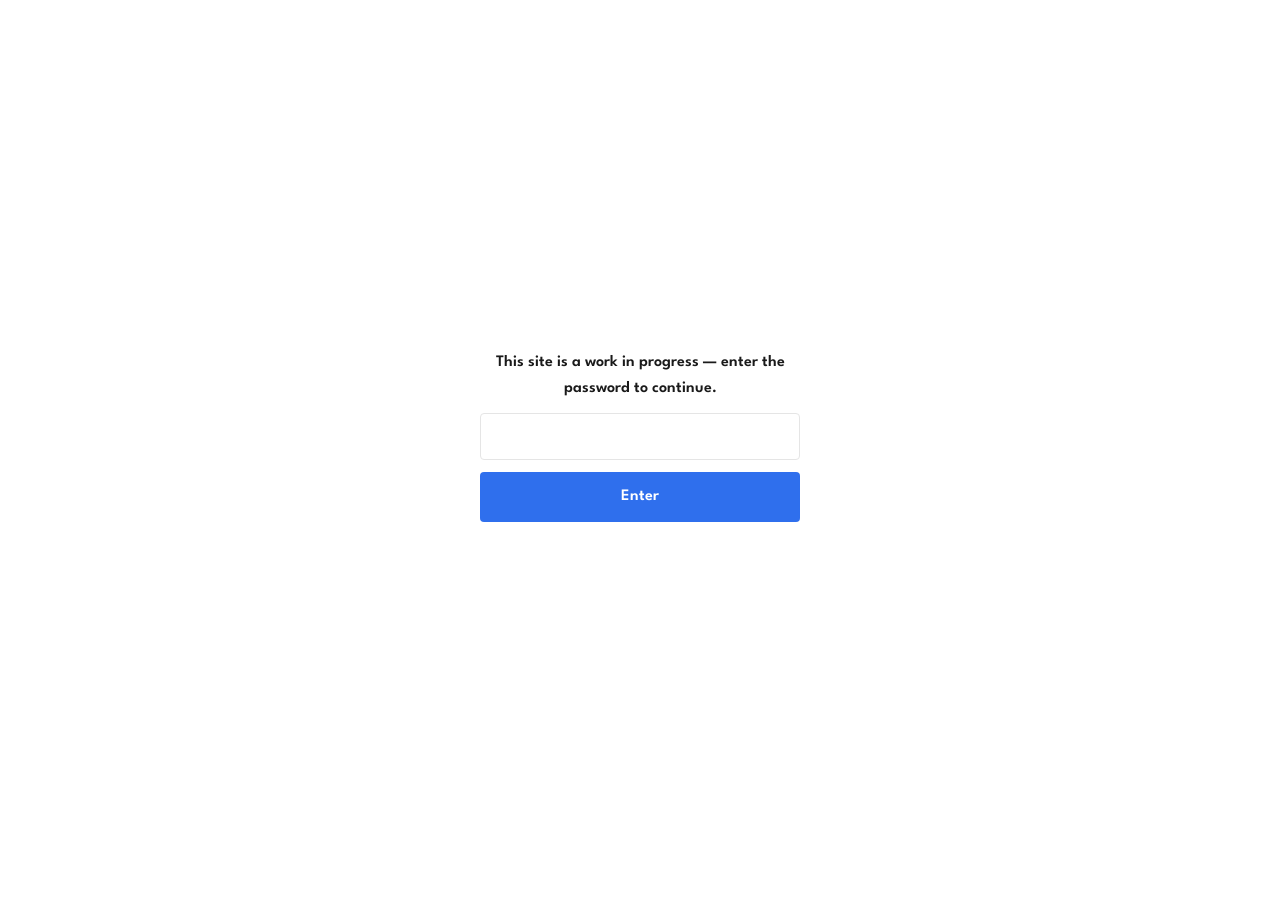
==== about.html @ 1601358a "EmailRedirectionPage" ====
<!DOCTYPE html>
<html lang="en">
<head>
  <meta charset="UTF-8">
  <meta name="description" content="About Your Name — portfolio and contact.">
  <meta name="color-scheme" content="light dark">
  <!-- Remove this line when you take the password gate off — it
       stops search engines from indexing the site while it's
       gated. See password-gate.js for the gate itself. -->
  <meta name="robots" content="noindex, nofollow">
  <!-- Sets the theme here, before the stylesheet loads, so dark
       mode (this site's default) doesn't flash in as light for a
       moment first. site.js still owns the full theme logic (the
       toggle button, its aria state, storing changes when clicked)
       once the page finishes loading — this is just the one piece
       of it that has to happen this early to avoid the flash. -->
  <script>
    try {
      if (localStorage.getItem('theme') !== 'light') {
        document.documentElement.setAttribute('data-theme', 'dark');
      }
    } catch (e) {
      document.documentElement.setAttribute('data-theme', 'dark');
    }
  </script>
  <link rel="stylesheet" href="style.css?v=33">
</head>
<body class="gate-locked">

  <!-- ===== TEMPORARY PASSWORD GATE =====
       A soft, client-side visitor gate — see password-gate.js for
       how it works and how to turn it off yourself. Not real
       security (this is a static site, so the real page always
       ships to the browser either way) — just keeps the site from
       being stumbled on or shared before it's ready. -->
  <div id="password-gate">
    <form id="password-gate-form" class="password-gate-form">
      <label for="password-gate-input">This site is a work in progress — enter the password to continue.</label>
      <input type="password" id="password-gate-input" name="password" autocomplete="current-password" required>
      <button type="submit" class="btn btn-primary">Enter</button>
      <p id="password-gate-error" class="password-gate-error" role="alert"></p>
    </form>
  </div>
  <script src="password-gate.js?v=1"></script>

  <!-- ===== HEADER / NAVIGATION ===== -->
  <header class="site-header">
    <div class="container nav-wrapper">
      <a href="index.html" class="logo">dushko.art</a>

      <div class="nav-right">
        <nav class="main-nav">
          <ul>
            <li><a href="about.html">About</a></li>
          </ul>
        </nav>

        <button class="theme-toggle" id="theme-toggle" type="button" aria-label="Switch to dark mode" aria-pressed="false">
          <svg class="icon icon-sun" viewBox="0 0 24 24" aria-hidden="true">
            <circle cx="12" cy="12" r="4"></circle>
            <path d="M12 2v2M12 20v2M4.93 4.93l1.41 1.41M17.66 17.66l1.41 1.41M2 12h2M20 12h2M4.93 19.07l1.41-1.41M17.66 6.34l1.41-1.41"></path>
          </svg>
          <svg class="icon icon-moon" viewBox="0 0 24 24" aria-hidden="true">
            <path d="M21 12.79A9 9 0 1 1 11.21 3 7 7 0 0 0 21 12.79z"></path>
          </svg>
        </button>
      </div>
    </div>
  </header>

  <main>
    <!-- ===== ABOUT ===== -->
    <section class="about">
      <div class="container">
        <h2>About Me</h2>
        <div class="about-content">
          <div class="about-photo" aria-hidden="true"><!-- headshot or illustration goes here --></div>
          <p>
            Replace this with 2–4 sentences about who you are, what you do, and what
            you're looking for (jobs, freelance work, collaborations).
          </p>
        </div>
      </div>
    </section>

    <!-- ===== CONTACT ===== -->
    <section class="contact">
      <div class="container">
        <h2>Get in Touch</h2>
        <p>Have a project in mind, or just want to say hi? Send a message below.</p>

        <form
          id="contact-form"
          class="contact-form"
          action="https://api.web3forms.com/submit"
          method="POST"
        >
          <input type="hidden" 
           name="access_key" 
           value="1cbf0f75-5024-4950-bd96-19de949100e8"
          >

          <input
            type="hidden"
            name="redirect"
            value="https://dushko.art/about.html"
          >

          <label for="name">Name</label>
          <input type="text" id="name" name="name" required>

          <label for="email">Email</label>
          <input type="email" id="email" name="email" required>

          <label for="message">Message</label>
          <textarea id="message" name="message" rows="5" required></textarea>

          <button type="submit" class="btn btn-primary">Send message</button>
          <p id="form-status" class="form-status" role="status"></p>
        </form>

        <div class="social-links">
          <a href="#">LinkedIn</a>
          <a href="#">GitHub</a>
          <a href="#">Email</a>
        </div>
      </div>
    </section>
  </main>

  <!-- ===== FOOTER ===== -->
  <footer class="site-footer">
    <div class="container footer-inner">
      <p>&copy; <span id="year"></span> Dushko Barutovski. All rights reserved.</p>
      <div class="footer-social" id="footer-social"></div>
    </div>
  </footer>

  <script src="data.js?v=3"></script>
  <script src="site.js?v=3"></script>
  <script src="about.js?v=2"></script>
</body>
</html>
---- style.css ----
/* =====================================================
   RESET & BASE
   ===================================================== */
*, *::before, *::after {
  box-sizing: border-box;
}

body, h1, h2, h3, p, ul {
  margin: 0;
}

ul {
  list-style: none;
  padding: 0;
}

a {
  color: inherit;
  text-decoration: none;
}

img {
  max-width: 100%;
  display: block;
}

button {
  font: inherit;
}

/* =====================================================
   FONTS
   Self-hosted variable font (Thin–Black in one file). WOFF loads
   first for its smaller size; the TTF is a fallback for the rare
   browser that can't use WOFF. font-weight: 100 900 tells the
   browser this file covers the whole range, so any weight used
   below (400/600/700) resolves correctly from this one @font-face.
   ===================================================== */
@font-face {
  font-family: "League Spartan";
  src: url("fonts/LeagueSpartan-VariableFont_wght.woff") format("woff"),
       url("fonts/LeagueSpartan-VariableFont_wght.ttf") format("truetype");
  font-weight: 100 900;
  font-style: normal;
  font-display: swap;
}

/* =====================================================
   DESIGN TOKENS
   Placeholder colors — swap these once we translate your mockups'
   final palette.
   ===================================================== */
:root {
  --color-bg: #ffffff;
  --color-text: #1a1a1a;
  --color-muted: #6b6b6b;
  --color-accent: #2f6fed;
  --color-border: #e5e5e5;
  --color-surface: #f0f0f0;

  --font-body: "League Spartan", system-ui, -apple-system, "Segoe UI", sans-serif;
  --font-heading: "League Spartan", system-ui, -apple-system, "Segoe UI", sans-serif;

  --container-width: 1100px;
  --spacing-section: 5rem;
}

/* Dark theme — applied when JS sets data-theme="dark" on <html>.
   Only the tokens that need to change are redeclared; --color-accent
   and everything else fall through from the :root block above. */
:root[data-theme="dark"] {
  --color-bg: #121212;
  --color-text: #f0f0f0;
  --color-muted: #a3a3a3;
  --color-border: #2e2e2e;
  --color-surface: #1e1e1e;
}

body {
  font-family: var(--font-body);
  color: var(--color-text);
  background: var(--color-bg);
  line-height: 1.6;
  overflow-anchor: none;
}

h1, h2, h3 {
  font-family: var(--font-heading);
}

@media (prefers-reduced-motion: no-preference) {
  body {
    transition: background-color 0.2s ease, color 0.2s ease;
  }
}

.container {
  max-width: var(--container-width);
  margin-inline: auto;
  padding-inline: 1.5rem;
}

/* =====================================================
   HEADER / NAV
   ===================================================== */
.site-header {
  position: relative;
  border-bottom: 1px solid var(--color-border);
}

.nav-wrapper {
  display: flex;
  align-items: center;
  justify-content: space-between;
  padding-block: 1.25rem;
}

.logo {
  font-weight: 700;
}

.nav-right {
  display: flex;
  align-items: center;
  gap: 1.5rem;
}

.main-nav ul {
  display: flex;
  gap: 1.5rem;
}

.theme-toggle {
  display: inline-flex;
  align-items: center;
  justify-content: center;
  width: 38px;
  height: 38px;
  padding: 0;
  border: 1px solid var(--color-border);
  border-radius: 50%;
  background: none;
  color: var(--color-text);
  cursor: pointer;
}

.theme-toggle .icon {
  width: 18px;
  height: 18px;
  fill: none;
  stroke: currentColor;
  stroke-width: 2;
  stroke-linecap: round;
  stroke-linejoin: round;
}

/* Light mode shows a moon (click to go dark); dark mode shows a sun. */
.theme-toggle .icon-sun {
  display: none;
}

[data-theme="dark"] .theme-toggle .icon-sun {
  display: block;
}

[data-theme="dark"] .theme-toggle .icon-moon {
  display: none;
}

/* =====================================================
   BUTTONS
   ===================================================== */
.btn {
  display: inline-block;
  padding: 0.75rem 1.5rem;
  border-radius: 4px;
  font-weight: 600;
  border: none;
  cursor: pointer;
}

.btn-primary {
  background: var(--color-accent);
  color: #fff;
}

/* =====================================================
   TEMPORARY PASSWORD GATE
   A soft, client-side visitor gate — see password-gate.js for how it
   works and how to remove it. `body.gate-locked` is set directly in
   each page's HTML by default; it hides every top-level element
   except this overlay, and gets removed by the script once the
   right password's entered (or once the gate is switched off).
   ===================================================== */
   #password-gate {
    display: none;
  }
  
  body.gate-locked #password-gate {
    display: flex;
    align-items: center;
    justify-content: center;
    position: fixed;
    inset: 0;
    z-index: 9999;
    background: var(--color-bg);
    padding: 1.5rem;
  }
  
  body.gate-locked > *:not(#password-gate) {
    display: none !important;
  }
  
  .password-gate-form {
    display: flex;
    flex-direction: column;
    gap: 0.75rem;
    width: 100%;
    max-width: 320px;
    text-align: center;
  }
  
  .password-gate-form label {
    font-weight: 600;
    color: var(--color-text);
  }
  
  .password-gate-form input {
    padding: 0.6rem;
    border: 1px solid var(--color-border);
    border-radius: 4px;
    font: inherit;
    background: var(--color-bg);
    color: var(--color-text);
    text-align: center;
  }
  
  .password-gate-error {
    min-height: 1.2em;
    margin: 0;
    color: #d64545;
    font-size: 0.85rem;
  }
  

/* =====================================================
   IMAGE FALLBACK
   Used anywhere a project image is inserted by JS (site.js's
   createProjectImage). Shows a labeled placeholder until a real
   file exists at that path, instead of a broken image icon.
   ===================================================== */
.img-wrapper {
  overflow: hidden;
}

.img-wrapper img {
  width: 100%;
  height: 100%;
  object-fit: cover;
  display: block;
}

.img-wrapper.img-missing {
  background: var(--color-surface);
  color: var(--color-muted);
  display: flex;
  align-items: center;
  justify-content: center;
  text-align: center;
  font-weight: 600;
  padding: 1rem;
}

/* =====================================================
   LANDING PAGE / CAROUSEL
   ===================================================== */
.landing {
  position: relative;
  min-height: calc(100vh - 73px);
  display: flex;
  align-items: center;
  justify-content: center;
  overflow: hidden;
}

.hero-backdrop {
  position: absolute;
  inset: 0;
  z-index: 0;
  overflow: hidden; /* safety net for the brief scale+translateX the glitch applies to the real image (see carousel.js) */
}

/* The backdrop glitch (see triggerBackdropGlitch in carousel.js) is no
   longer a separate CSS animation or overlay element — it's a brief,
   JS-driven burst that sets this element's own inline transform each
   frame (layered on top of the pan-horizontal/pan-vertical animation
   below, since transform and object-position are independent
   properties) and simultaneously nudges the shared chromatic-aberration
   filter's dx values in index.html. One shared progress value in JS
   drives both, so nothing needs to live here beyond the resting styles. */
.hero-backdrop img {
  position: absolute;
  inset: 0;
  width: 100%;
  height: 100%;
  object-fit: cover;
  opacity: 0;
  filter: url(#chromatic-aberration);
  transition: opacity 1.2s ease;
}

@media (prefers-reduced-motion: no-preference) {
  @keyframes pan-horizontal {
    from { object-position: 0% 50%; }
    to { object-position: 100% 50%; }
  }

  @keyframes pan-vertical {
    from { object-position: 50% 0%; }
    to { object-position: 50% 100%; }
  }

  .hero-backdrop img.pan-horizontal {
    animation: pan-horizontal 10s ease-in-out forwards;
  }

  .hero-backdrop img.pan-vertical {
    animation: pan-vertical 10s ease-in-out forwards;
  }
}

.landing-content {
  position: relative;
  z-index: 1;
  width: 100%;
  text-align: center;
  padding-block: 3rem;
}

.landing-title {
  font-size: clamp(2rem, 5vw, 3rem);
  margin-bottom: 3rem;
  transition: opacity 0.25s ease;
}

.carousel {
  display: flex;
  align-items: center;
  justify-content: space-between;
  gap: 1.5rem;
  padding-inline: 3rem;
}

.carousel-track {
  position: relative;
  width: min(800px, 80vw);
  height: 680px;
  --card-width: 340px;
  --card-height: 495px;
}

.carousel-card {
  position: absolute;
  top: 50%;
  left: 50%;
  width: var(--card-width);
  height: var(--card-height);
  border-radius: 12px;
  cursor: pointer;
  transition: transform 0.4s ease, opacity 0.4s ease;
  -webkit-mask-image: radial-gradient(ellipse at center, black 50%, transparent 95%);
  mask-image: radial-gradient(ellipse at center, black 50%, transparent 95%);
}

.carousel-card-image {
  width: 100%;
  height: 100%;
  border-radius: 12px;
}

.carousel-arrow {
  flex-shrink: 0;
  width: 44px;
  height: 44px;
  border-radius: 50%;
  border: 1px solid var(--color-border);
  background: none;
  color: var(--color-text);
  font-size: 1.1rem;
  cursor: pointer;
}

.view-project-btn {
  margin-top: 2.5rem;
  background: none;
  border: 1px solid var(--color-border);
  color: var(--color-text);
  padding: 0.75rem 2.25rem;
  border-radius: 999px;
  letter-spacing: 0.05em;
  transition: background-color 0.2s ease, border-color 0.2s ease;
}

.view-project-btn:hover {
  background: var(--color-surface);
  border-color: var(--color-text);
}

/* =====================================================
   SECTION SPACING
   A top border appears between two stacked sections, but
   never before the first one on a page.
   ===================================================== */
main section {
  padding-block: var(--spacing-section);
}

main section + section {
  border-top: 1px solid var(--color-border);
}

/* =====================================================
   ABOUT
   ===================================================== */
.about-content {
  display: grid;
  grid-template-columns: 200px 1fr;
  gap: 2rem;
  align-items: start;
}

.about-photo {
  aspect-ratio: 1;
  background: var(--color-surface);
  border-radius: 8px;
}

/* =====================================================
   CONTACT
   ===================================================== */
.contact-form {
  display: flex;
  flex-direction: column;
  gap: 0.5rem;
  max-width: 480px;
  margin-block: 2rem;
}

.contact-form label {
  font-weight: 600;
  margin-top: 0.75rem;
}

.contact-form input,
.contact-form textarea {
  padding: 0.6rem;
  border: 1px solid var(--color-border);
  border-radius: 4px;
  font: inherit;
  background: var(--color-bg);
  color: var(--color-text);
}

.contact-form button {
  margin-top: 1rem;
  align-self: flex-start;
}

.form-status {
  font-size: 0.9rem;
  color: var(--color-muted);
}

.social-links {
  display: flex;
  gap: 1.5rem;
  font-weight: 600;
}

/* =====================================================
   PROJECT DETAIL PAGE
   ===================================================== */
.project-detail {
  display: flex;
  flex-direction: column;
  min-height: 100vh;
}

.project-heading {
  position: absolute;
  top: 2.5rem;
  left: 1.5rem;
  z-index: 2;
  color: #f0f0f0;
  text-shadow: 0 2px 12px rgba(0, 0, 0, 0.85);
}

.back-link {
  display: inline-block;
  margin-bottom: 1rem;
  color: rgba(240, 240, 240, 0.85);
  font-weight: 600;
}

#project-title {
  margin-bottom: 1.5rem;
  font-size: clamp(1.75rem, 4vw, 2.5rem);
  color: #ffffff;
}

.render-stage {
  position: relative;
  flex: 1;
  min-height: 0;
  width: 100%;
}

/* ---------- Render picker (floats over the left side) ---------- */
.render-thumb-column {
  position: absolute;
  top: 50%;
  left: -1rem;
  transform: translateY(-50%);
  z-index: 2;
  display: flex;
  flex-direction: column;
  align-items: center;
  gap: 1rem;
  /* Tall enough for the 5-slot window (90px apart, full-size 140px
     thumbnail at the centre) with clearance to spare — the selected
     render is always centred now that navigation wraps (see
     getCircularOffset via project.js's renderThumbnails), so there's
     no boundary case that pushes a full-size thumbnail out to an
     outer slot the way there would be with a non-wrapping window. */
  height: min(640px, 80%);
}

/* Bounded window onto the render list — holds only a small, fixed
   number of thumbnail slots at a time regardless of how many renders
   the project actually has. overflow:hidden is scoped to just this
   element rather than .render-stage or any other larger parent, so
   the stack can never spill under the header, footer, or heading.
   The optional has-more class (toggled in project.js) adds a soft
   top/bottom fade to hint that the list loops beyond what's visible —
   symmetric because navigation wraps at both ends, so there's never
   a case with more content in only one direction. */
.render-thumb-viewport {
  position: relative;
  flex: 1;
  /* Explicit width, not a percentage: .render-thumb (below) is
     absolutely positioned, so it can't contribute to this element's
     size the way normal-flow content would — without an explicit
     value here, .render-thumb-column (which sizes to fit its widest
     child) collapses to just the width of the 44px arrow buttons,
     and overflow:hidden below then clips the 100px thumbnails to a
     sliver instead of bounding them properly. 120px covers the
     100px thumbnail plus room for its selected-state outline (2px
     wide, 3px offset) so that isn't clipped either. */
  width: 120px;
  overflow: hidden;
}

.render-thumb-viewport.has-more {
  -webkit-mask-image: linear-gradient(to bottom, transparent, black 10%, black 90%, transparent);
  mask-image: linear-gradient(to bottom, transparent, black 10%, black 90%, transparent);
}

.render-thumb-track {
  position: relative;
  width: 100%;
  height: 100%;
}

.render-thumb {
  position: absolute;
  top: 50%;
  left: 50%;
  width: 100px;
  height: 140px;
  border-radius: 10px;
  cursor: pointer;
  transition: transform 0.4s ease, opacity 0.4s ease;
  -webkit-mask-image: radial-gradient(ellipse at center, black 50%, transparent 95%);
  mask-image: radial-gradient(ellipse at center, black 50%, transparent 95%);
}

.render-thumb-image {
  width: 100%;
  height: 100%;
  border-radius: 10px;
}

/* The selected thumbnail drops the edge fade (full clarity) and
   gets a thin ring instead, so it reads clearly as "this one" in
   both the desktop coverflow and the mobile strip. */
.render-thumb.selected {
  -webkit-mask-image: none;
  mask-image: none;
  outline: 2px solid rgb(253, 253, 253);
  outline-offset: 3px;
}

/* ---------- Main render (fills the entire stage) ----------
   The stage is now one continuous dark canvas rather than a framed
   card: .render-backdrop (an enlarged, blurred copy of the current
   render) fills it edge to edge with no fade to the page background,
   and the sharp .render-main-image floats on top, feathering into
   that backdrop via its own mask below instead of ending in a hard
   rectangle. Kept dark regardless of the light/dark toggle, matching
   the always-dark floating controls (info handle, magnifier toggle,
   viewer controls) already used on this page. */
.render-viewer {
  position: absolute;
  inset: 0;
  overflow: hidden;
  background: #0b0b0c; /* shows briefly while the backdrop/image are still loading */
  cursor: pointer; /* hints that clicking the render expands it */
}

.render-backdrop {
  position: absolute;
  inset: 0;
  background-size: cover;
  background-position: center;
  filter: blur(50px) brightness(0.25);
  transform: scale(1.25); /* enlarged so the blur never exposes an edge */
  opacity: 0;
  transition: opacity 0.3s ease;
}

.render-backdrop.active {
  opacity: 1;
}

.render-main-image {
  position: relative;
  z-index: 1;
  width: 100%;
  height: 100%;
  object-fit: contain;
  /* Fades the sharp render to fully transparent by the time it
     reaches its own edge, so the blurred backdrop underneath — the
     same image, enlarged — shows through as a soft dissolve instead
     of a hard cutout. "closest-side" sizing guarantees the fade is
     already complete at (or before) the physical edge in every
     direction, so no boundary line is ever visible; the central
     ~70% stays completely sharp and untouched. */
  
}

.render-viewer.img-missing {
  background: var(--color-surface);
  color: var(--color-muted);
  display: flex;
  align-items: center;
  justify-content: center;
  font-weight: 600;
  text-align: center;
  padding: 1rem;
}

/* ---------- Render-sequence progress ---------- */
/* Purely informational readout of position within the current
   project's renders — navigation still happens via the thumbnails,
   arrows, and keyboard. A static child of #render-viewer (position:
   absolute, so unaffected by the img-missing flex-centering above)
   rather than something project.js rebuilds with the backdrop/image,
   so its marker can transition smoothly, and so it automatically
   follows #render-viewer's own layout on both desktop and mobile
   with no extra positioning rules needed. */
.render-progress {
  position: absolute;
  left: 2rem;
  bottom: 5.5rem;
  z-index: 2;
  display: flex;
  align-items: center;
  gap: 0.6rem;
  pointer-events: none; /* informational only — never a drag/interaction target */
  /* A drop-shadow on the whole group (not per-child) keeps the thin
     line and small text legible over both light and dark parts of
     the render without a background chip — same reasoning as the
     text-shadow on .project-heading, just via filter so it also
     covers the track/marker shapes, not only the text. */
  filter: drop-shadow(0 1px 3px rgba(0, 0, 0, 0.7));
}

.render-progress-start,
.render-progress-end {
  font-size: 1rem;
  font-weight: 600;
  letter-spacing: 0.03em;
  color: rgba(240, 240, 240, 0.92);
}

.render-progress-track {
  position: relative;
  width: 100px;
  height: 7px;
  background: rgba(240, 240, 240, 0.35);
  border-radius: 4px;
}

.render-progress-fill {
  position: absolute;
  top: 0;
  left: 0;
  height: 100%;
  width: 0%;
  background: rgba(240, 240, 240, 0.9);
  transition: width 0.35s ease;
  border-radius: 4px;
}

.render-progress-marker {
  position: absolute;
  top: 50%;
  left: 0%;
  width: 7px;
  height: 7px;
  border-radius: 50%;
  background: #f0f0f0;
  transform: translate(-50%, -50%);
  transition: left 0.35s ease;
}

/* ---------- Fullscreen render view ---------- */
/* Clicking the render (see project.js) adds .image-expanded to
   <body>. The viewer itself breaks out to fill the real browser
   viewport instead of just the stage, and everything else on the
   page — thumbnails included, per the brief — hides until it's
   dismissed. */
body.image-expanded {
  overflow: hidden; /* no page scroll behind the expanded image */
}

body.image-expanded .site-header,
body.image-expanded .site-footer,
body.image-expanded .project-heading,
body.image-expanded .render-thumb-column,
body.image-expanded .render-progress,
body.image-expanded .info-toggle {
  display: none;
}

body.image-expanded .render-viewer {
  position: fixed;
  inset: 0;
  z-index: 1000;
  border-radius: 0;
  background: #000000;
  height: 100vh;
  height: 100dvh;
  cursor: zoom-in; /* fit-width is off — clicking the image fits it to width */
  -webkit-mask-image: none;
  mask-image: none;
}

/* The feathered edge and the darker/larger backdrop above are for
   the normal in-page viewer only. Fullscreen (the lightbox) keeps
   exactly the appearance it already had before that change — full
   opacity edge to edge, original blur/brightness/scale — untouched. */
body.image-expanded .render-main-image {
  -webkit-mask-image: none;
  mask-image: none;
}

body.image-expanded .render-backdrop {
  filter: blur(30px) brightness(0.2);
  transform: scale(1.2);
}

/* "Fit width" mode: the render fills the screen's width and scrolls
   vertically for its full height, instead of shrinking to fit
   entirely on screen at once. Only meaningful while already expanded. */
body.image-expanded.fit-width .render-viewer {
  cursor: zoom-out; /* clicking the image now shows the entire render again */
  overflow-y: auto;
  overscroll-behavior: contain;
}

body.image-expanded.fit-width .render-backdrop {
  display: none; /* no letterboxing left to fill once the image just scrolls */
}

body.image-expanded.fit-width .render-main-image {
  width: 100%;
  height: auto;
  object-fit: unset;
  display: block;
}

.viewer-controls {
  display: none;
  position: fixed;
  top: 1.5rem;
  right: 1.5rem;
  z-index: 1001;
  gap: 0.75rem;
}

body.image-expanded .viewer-controls {
  display: flex;
}

.viewer-controls button {
  width: 40px;
  height: 40px;
  display: flex;
  align-items: center;
  justify-content: center;
  border-radius: 50%;
  border: none;
  background: rgba(0, 0, 0, 0.55);
  backdrop-filter: blur(6px);
  -webkit-backdrop-filter: blur(6px);
  color: #f0f0f0;
  cursor: pointer;
  transition: background-color 0.2s ease, color 0.2s ease;
}

.viewer-controls .icon {
  width: 18px;
  height: 18px;
  fill: none;
  stroke: currentColor;
  stroke-width: 2;
  stroke-linecap: round;
  stroke-linejoin: round;
}

/* Active state — same "inverted" treatment as the other toggles on
   this page, so it reads clearly as currently on. */
.viewer-fit-toggle.active {
  background: rgba(240, 240, 240, 0.9);
  color: #111111;
}

/* ---------- Magnifier ---------- */
/* Hides the system cursor over the image while magnifier mode is
   on — the lens itself becomes the pointer. */
.render-viewer.magnifier-active {
  cursor: zoom-in;
}

.magnifier-toggle {
  position: absolute;
  top: calc(50% - 52px);
  right: 1.5rem;
  transform: translateY(-50%);
  z-index: 3;
  flex-shrink: 0;
  width: 40px;
  height: 40px;
  border-radius: 50%;
  border: none;
  background: rgba(0, 0, 0, 0.55);
  backdrop-filter: blur(6px);
  -webkit-backdrop-filter: blur(6px);
  color: #f0f0f0;
  cursor: pointer;
  display: flex;
  align-items: center;
  justify-content: center;
  transition: background-color 0.2s ease, color 0.2s ease;
}

.magnifier-toggle .icon {
  width: 20px;
  height: 20px;
  fill: none;
  stroke: currentColor;
  stroke-width: 2;
  stroke-linecap: round;
  stroke-linejoin: round;
}

/* On state — same idea as a pressed toggle button: inverted so it
   reads clearly as "currently active" at a glance. */
.magnifier-toggle.active {
  background: rgba(240, 240, 240, 0.9);
  color: #111111;
}

/* While fullscreen, this becomes a normal flex child of
   .viewer-controls — like its two siblings — instead of an
   absolutely positioned element. The old approach tried to place it
   with manual top/right offsets, but those were being measured
   against .viewer-controls's own small box (its actual parent, now
   that it's nested inside it), not the viewport — which is why it
   was landing lower and further left than the other two buttons.
   Letting flexbox handle the alignment sidesteps that miscalculation
   entirely. */
body.image-expanded .magnifier-toggle {
  position: fixed;
  top: 1.5rem;
  /* Sits immediately left of .viewer-controls (right: 1.5rem, containing
     two 40px buttons + a 0.75rem gap = 5.75rem wide), plus one more
     0.75rem gap of its own: 1.5rem + 5.75rem + 0.75rem = 8rem. Matches
     .viewer-controls's top/right exactly since it's no longer relying
     on being an actual flex child of that container. */
  right: 8rem;
  transform: none;
  z-index: 1001;
}

/* The floating lens. Positioned via project.js (left/top follow the
   cursor); everything else — size, soft edge, border — lives here. */
.magnifier-lens {
  position: fixed;
  z-index: 1002; /* above the fullscreen viewer (1000) and its controls (1001) */
  width: 400px;
  height: 400px;
  border-radius: 50%;
  border: 0px solid rgba(255, 255, 255, 0.6);
  box-shadow: 0 6px 24px rgba(0, 0, 0, 0.5);
  background-repeat: no-repeat;
  pointer-events: none; /* never intercepts clicks/hover itself */
  opacity: 0;
  transition: opacity 0.15s ease;
  /* Soft, feathered edge instead of a hard-edged circle */
  -webkit-mask-image: radial-gradient(circle, black 62%, transparent 100%);
  mask-image: radial-gradient(circle, black 62%, transparent 100%);
}

.magnifier-lens.visible {
  opacity: 1;
}

/* Thin crosshair marking the exact center of the lens — a small
   drop-shadow keeps it visible over both light and dark image areas. */
.magnifier-lens::before,
.magnifier-lens::after {
  content: '';
  position: absolute;
  top: 50%;
  left: 50%;
  background: rgba(255, 255, 255, 0.9);
  filter: drop-shadow(0 0 1px rgba(0, 0, 0, 0.8));
  pointer-events: none;
}

.magnifier-lens::before {
  width: 14px;
  height: 1px;
  transform: translate(-50%, -50%);
}

.magnifier-lens::after {
  width: 1px;
  height: 14px;
  transform: translate(-50%, -50%);
}

/* ---------- Text panels (hover to reveal, click to lock) ---------- */
.info-toggle {
  position: absolute;
  top: 50%;
  right: 1.5rem;
  transform: translateY(-50%);
  z-index: 2;
  display: flex;
  flex-direction: row-reverse;
  align-items: center;
  gap: 1rem;
}

.info-handle {
  flex-shrink: 0;
  width: 40px;
  height: 40px;
  border-radius: 50%;
  border: none;
  background: rgba(0, 0, 0, 0.55);
  backdrop-filter: blur(6px);
  -webkit-backdrop-filter: blur(6px);
  color: #f0f0f0;
  cursor: pointer;
  display: flex;
  align-items: center;
  justify-content: center;
  position: relative;
}

/* "Click to pin" and "Click to unpin" tooltip — CSS-only, shown while hovering the handle,
   hidden once the panel is locked open. Matches the handle's own
   floating-chip style (dark, blurred, rounded, light text). */
   .info-handle {
    flex-shrink: 0;
    width: 40px;
    height: 40px;
    border-radius: 50%;
    border: none;
    background: rgba(0, 0, 0, 0.55);
    backdrop-filter: blur(6px);
    -webkit-backdrop-filter: blur(6px);
    color: #f0f0f0;
    cursor: pointer;
    display: flex;
    align-items: center;
    justify-content: center;
    position: relative;
    transition: background-color 0.2s ease, color 0.2s ease;
  }
  
  /* Button appearance when pinned */
  .info-toggle.locked .info-handle {
    background: rgba(240, 240, 240, 0.9);
    color: #111111;
  }
  
  /* "Click to pin / unpin" tooltip */
  .info-handle::before {
    content: "Click to pin";
    position: absolute;
    right: calc(-90% + 0.75rem);
    top: 50%;
    transform: translateY(70%);
    z-index: 1;
    padding: 0.4rem 0.75rem;
    border-radius: 6px;
    background: rgba(0, 0, 0, 0.55);
    backdrop-filter: blur(6px);
    -webkit-backdrop-filter: blur(6px);
    color: #f0f0f0;
    font-size: 0.9rem;
    white-space: nowrap;
    opacity: 0;
    transition: opacity 0.2s ease;
    pointer-events: none;
  }
  
  /* Unlocked */
  .info-handle:hover::before {
    content: "Click to pin";
    opacity: 1;
  }
  
  /* Locked */
  .info-toggle.locked .info-handle:hover::before {
    content: "Click to unpin";
    opacity: 1;
  }

.info-handle .icon {
  width: 23px;
  height: 23px;
  fill: none;
  stroke: currentColor;
  stroke-width: 2;
  stroke-linecap: round;
  stroke-linejoin: round;
}

.project-panels {
  max-width: 0;
  overflow: hidden;
  opacity: 0;
  border-radius: 12px;
  background: rgba(0, 0, 0, 0.55);
  backdrop-filter: blur(6px);
  -webkit-backdrop-filter: blur(6px);
  color: #f0f0f0;
  transition: max-width 0.3s ease, opacity 0.25s ease;
}

/* Hovering the handle (or the panel itself, once it's open) reveals
   it; the "locked" class (added by a click, see project.js) keeps
   it open without needing the mouse to stay there. */
.info-toggle:hover .project-panels,
.info-toggle.locked .project-panels {
  max-width: 420px;
  opacity: 1;
}

.project-panels-inner {
  width: 420px;
  display: flex;
  flex-direction: column;
  gap: 1.5rem;
  padding: 1.5rem;
}

.story-panel h2,
.description-panel h2 {
  margin-bottom: 0.75rem;
  font-size: 1.1rem;
  color: #ffffff;
}

.story-panel {
  max-height: 860px;
  overflow-y: auto;
  padding-right: 0.5rem;
}

.story-panel p,
.description-panel p {
  color: rgba(240, 240, 240, 0.8);
}

/* =====================================================
   FOOTER
   ===================================================== */
.site-footer {
  border-top: 1px solid var(--color-border);
  padding-block: 2rem;
  color: var(--color-muted);
  font-size: 0.9rem;
}

/* Copyright on the left, social icons on the right — wraps to
   center-stacked on narrow screens instead (see responsive section). */
.footer-inner {
  display: flex;
  align-items: center;
  justify-content: space-between;
  flex-wrap: wrap;
  gap: 1rem;
  text-align: left;
}

.footer-social {
  display: flex;
  align-items: center;
  gap: 0.75rem;
}

.footer-social a {
  display: inline-flex;
  align-items: center;
  justify-content: center;
  width: 32px;
  height: 32px;
  border-radius: 50%;
  border: 1px solid #f0f0f0;
  color: #f0f0f0;
  transition: color 0.2s ease, border-color 0.2s ease;
}

.footer-social a:hover,
.footer-social a:focus-visible {
  color: var(--color-text);
  border-color: var(--color-text);
}

.footer-social svg {
  width: 18px;
  height: 18px;
  fill: none;
  stroke: currentColor;
  stroke-width: 1.8;
  stroke-linecap: round;
  stroke-linejoin: round;
}

/* =====================================================
   RESPONSIVE
   ===================================================== */
@media (max-width: 700px) {
  .footer-inner {
    flex-direction: column;
    justify-content: center;
    text-align: center;
  }

  .about-content {
    grid-template-columns: 1fr;
  }

  .render-stage {
    display: flex;
    flex-direction: column;
    position: static;
    flex: none;
  }

  .render-thumb-column {
    position: static;
    transform: none;
    height: auto;
    width: 100%;
    order: 2; /* thumbnails below the main image on small screens */
  }

  .render-thumb-column .carousel-arrow {
    display: none; /* up/down arrows don't read well next to a horizontal strip */
  }

  /* The desktop vertical window/clipping is deliberately not carried
     over to mobile — reset to a plain, non-constraining wrapper so
     .render-thumb-track's own horizontal-strip rules (below) are
     entirely in control, exactly as before this element existed. */
  .render-thumb-viewport {
    flex: none;
    width: 100%;
    height: auto;
    overflow: visible;
    -webkit-mask-image: none;
    mask-image: none;
  }

  .magnifier-toggle,
  .magnifier-lens {
    display: none; /* hover-tracking has no touch equivalent */
  }

  .render-thumb-track {
    display: flex;
    align-items: center;
    gap: 0.75rem;
    overflow-x: auto;
    height: 140px;
    padding-inline: 1.5rem;
  }

  .render-thumb {
    position: static;
    flex-shrink: 0;
    width: 90px;
    height: 120px;
    opacity: 0.5;
    transform: none;
  }

  .render-thumb.selected {
    opacity: 1;
  }

  .project-heading {
    position: static;
    padding-inline: 1.5rem;
    padding-top: 2rem;
    color: var(--color-text);
    text-shadow: none;
    order: 0;
  }

  .back-link {
    color: var(--color-muted);
  }

  #project-title {
    color: inherit;
  }

  .render-viewer {
    position: relative;
    inset: auto;
    order: 1;
    height: 320px;
  }

  .info-toggle {
    position: static;
    transform: none;
    order: 3;
    flex-direction: column;
    align-items: stretch;
    gap: 0;
  }

  .info-handle {
    display: none; /* hover has no equivalent on touch, so always show the panel instead */
  }

  .project-panels {
    max-width: none;
    opacity: 1;
    overflow: visible;
    border-radius: 0;
    background: none;
    backdrop-filter: none;
    -webkit-backdrop-filter: none;
    color: var(--color-text);
  }

  .project-panels-inner {
    width: 100%;
    padding: 1.5rem;
  }

  .story-panel h2,
  .description-panel h2 {
    color: var(--color-text);
  }

  .story-panel p,
  .description-panel p {
    color: var(--color-muted);
  }

  .carousel {
    justify-content: center;
    padding-inline: 0;
  }

  .carousel-track {
    width: 90vw;
    --card-width: 235px;
    --card-height: 350px;
  }

  .carousel-card {
    width: var(--card-width);
    height: var(--card-height);
  }
}
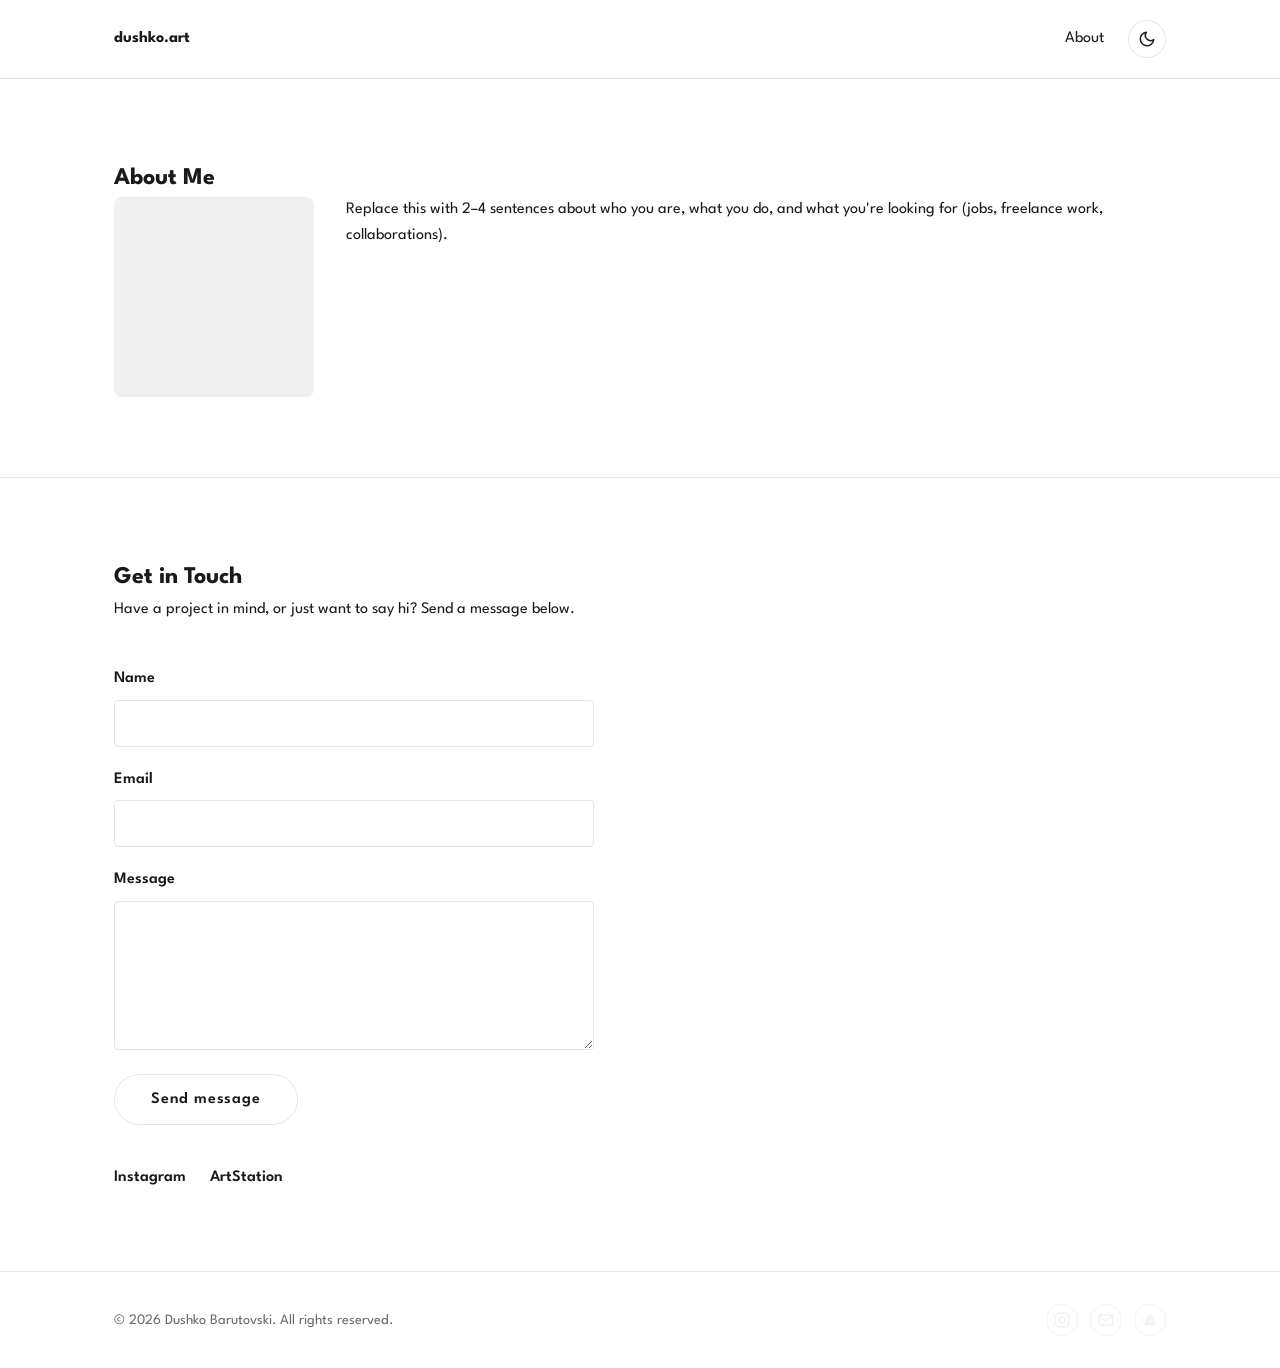
==== commit ba643deb: "Big_Update_Mobile" ====
--- a/about.html
+++ b/about.html
@@ -2,6 +2,7 @@
 <html lang="en">
 <head>
   <meta charset="UTF-8">
+  <meta name="viewport" content="width=device-width, initial-scale=1">
   <meta name="description" content="About Your Name — portfolio and contact.">
   <meta name="color-scheme" content="light dark">
   <!-- Remove this line when you take the password gate off — it
@@ -23,9 +24,9 @@
       document.documentElement.setAttribute('data-theme', 'dark');
     }
   </script>
-  <link rel="stylesheet" href="style.css?v=33">
+  <link rel="stylesheet" href="style.css?v=37">
 </head>
-<body class="gate-locked">
+<body>
 
   <!-- ===== TEMPORARY PASSWORD GATE =====
        A soft, client-side visitor gate — see password-gate.js for
@@ -41,7 +42,7 @@
       <p id="password-gate-error" class="password-gate-error" role="alert"></p>
     </form>
   </div>
-  <script src="password-gate.js?v=1"></script>
+  <script src="password-gate.js?v=2"></script>
 
   <!-- ===== HEADER / NAVIGATION ===== -->
   <header class="site-header">
@@ -115,14 +116,14 @@
           <label for="message">Message</label>
           <textarea id="message" name="message" rows="5" required></textarea>
 
-          <button type="submit" class="btn btn-primary">Send message</button>
+          <button type="submit" class="btn view-project-btn">Send message</button>
           <p id="form-status" class="form-status" role="status"></p>
         </form>
 
         <div class="social-links">
-          <a href="#">LinkedIn</a>
-          <a href="#">GitHub</a>
-          <a href="#">Email</a>
+          <a href="https://www.instagram.com/dushko.art/">Instagram</a>
+          <a href="https://www.artstation.com/dbarutovski">ArtStation</a>
+          <!-- <a href="#">Email</a> -->
         </div>
       </div>
     </section>
@@ -136,7 +137,7 @@
     </div>
   </footer>
 
-  <script src="data.js?v=3"></script>
+  <script src="data.js?v=10"></script>
   <script src="site.js?v=3"></script>
   <script src="about.js?v=2"></script>
 </body>
--- a/style.css
+++ b/style.css
@@ -187,10 +187,10 @@
 /* =====================================================
    TEMPORARY PASSWORD GATE
    A soft, client-side visitor gate — see password-gate.js for how it
-   works and how to remove it. `body.gate-locked` is set directly in
-   each page's HTML by default; it hides every top-level element
-   except this overlay, and gets removed by the script once the
-   right password's entered (or once the gate is switched off).
+   works and how to remove it. `body.gate-locked` is added by that
+   script only while the gate is switched on and not yet unlocked;
+   it hides every top-level element except this overlay, and gets
+   removed once the right password's entered.
    ===================================================== */
    #password-gate {
     display: none;
@@ -617,6 +617,25 @@
   cursor: pointer; /* hints that clicking the render expands it */
 }
 
+/* No browser focus ring on the viewer: it fills the whole stage, so
+   the ring was drawn right along the header and footer edges as a
+   thin line whenever a key was pressed after clicking the render. */
+.render-viewer:focus,
+.render-viewer:focus-visible {
+  outline: none;
+}
+
+/* Over the blurred letterbox around the render (not the picture
+   itself), clicking does nothing in the page view, and closes the
+   fullscreen preview — see isPointOverImage in project.js */
+body:not(.image-expanded) .render-viewer.off-image {
+  cursor: default;
+}
+
+body.image-expanded .render-viewer.off-image:not(.magnifier-active) {
+  cursor: default;
+}
+
 .render-backdrop {
   position: absolute;
   inset: 0;
@@ -963,6 +982,23 @@
   flex-direction: row-reverse;
   align-items: center;
   gap: 1rem;
+  /* The collapsed panel is invisible but still makes this container
+     tall, so the container itself ignores the mouse — only the handle
+     can start the hover. Once open (hovered via the handle, or locked),
+     the whole area takes the mouse again so you can move onto the
+     panel and scroll it without it closing. */
+  pointer-events: none;
+}
+
+.info-handle,
+.info-toggle.locked {
+  pointer-events: auto;
+}
+
+@media (hover: hover) {
+  .info-toggle:hover {
+    pointer-events: auto;
+  }
 }
 
 .info-handle {
@@ -1067,10 +1103,16 @@
 /* Hovering the handle (or the panel itself, once it's open) reveals
    it; the "locked" class (added by a click, see project.js) keeps
    it open without needing the mouse to stay there. */
-.info-toggle:hover .project-panels,
 .info-toggle.locked .project-panels {
   max-width: 420px;
   opacity: 1;
+}
+
+@media (hover: hover) {
+  .info-toggle:hover .project-panels {
+    max-width: 420px;
+    opacity: 1;
+  }
 }
 
 .project-panels-inner {
@@ -1157,7 +1199,7 @@
 /* =====================================================
    RESPONSIVE
    ===================================================== */
-@media (max-width: 700px) {
+@media (max-width: 700px), (max-height: 500px) and (orientation: landscape) {
   .footer-inner {
     flex-direction: column;
     justify-content: center;
@@ -1255,6 +1297,7 @@
     position: static;
     transform: none;
     order: 3;
+    pointer-events: auto; /* no hover on touch; panel is always shown */
     flex-direction: column;
     align-items: stretch;
     gap: 0;
@@ -1306,3 +1349,239 @@
     height: var(--card-height);
   }
 }
+
+
+/* =====================================================
+   VIDEO RENDERS (see showVideo in project.js)
+   ===================================================== */
+
+/* Magnifier and fit-width are image-only, so they hide for videos. */
+body.viewing-video .magnifier-toggle,
+body.viewing-video .viewer-fit-toggle,
+body.viewing-video .magnifier-lens {
+  display: none !important;
+}
+
+/* With fit-width hidden, the magnifier slot isn't needed either —
+   the close button sits alone in the top-right as usual. */
+
+.render-main-video {
+  display: block;
+  background: transparent;
+}
+
+/* In fullscreen, clicking the video plays/pauses it (no zoom). */
+body.image-expanded.viewing-video .render-viewer {
+  cursor: pointer;
+}
+
+/* Control bar: same dark, blurred chip style as the other floating
+   controls on this page. Fades in while the pointer is over the
+   viewer, while it has keyboard focus, or while the video is paused. */
+.video-controls {
+  position: absolute;
+  left: 50%;
+  bottom: 5.5rem; /* level with the render counter on the left */
+  transform: translateX(-50%);
+  z-index: 3;
+  width: min(520px, calc(100% - 4rem));
+  display: flex;
+  align-items: center;
+  gap: 0.75rem;
+  padding: 0.4rem 0.9rem 0.4rem 0.4rem;
+  border-radius: 999px;
+  background: rgba(0, 0, 0, 0.55);
+  backdrop-filter: blur(6px);
+  -webkit-backdrop-filter: blur(6px);
+  color: #f0f0f0;
+  cursor: default;
+  opacity: 0;
+  transition: opacity 0.25s ease;
+}
+
+.render-viewer:hover .video-controls,
+.render-viewer.video-paused .video-controls,
+.video-controls:focus-within {
+  opacity: 1;
+}
+
+body.image-expanded .video-controls {
+  bottom: 1.5rem;
+}
+
+.video-btn {
+  flex-shrink: 0;
+  width: 34px;
+  height: 34px;
+  display: flex;
+  align-items: center;
+  justify-content: center;
+  border: none;
+  border-radius: 50%;
+  background: transparent;
+  color: inherit;
+  cursor: pointer;
+  transition: background-color 0.2s ease;
+}
+
+.video-btn:hover {
+  background: rgba(240, 240, 240, 0.15);
+}
+
+.video-btn .icon {
+  width: 18px;
+  height: 18px;
+  fill: currentColor;
+}
+
+.video-btn .icon-stroke {
+  fill: none;
+  stroke: currentColor;
+  stroke-width: 2;
+  stroke-linecap: round;
+  stroke-linejoin: round;
+}
+
+.video-btn .icon-stroke path:first-child {
+  fill: currentColor;
+}
+
+.video-time {
+  flex-shrink: 0;
+  font-size: 0.85rem;
+  font-variant-numeric: tabular-nums;
+  color: rgba(240, 240, 240, 0.85);
+}
+
+/* Seek bar — styled to match the render counter's thin track. */
+.video-seek {
+  --seek-fill: 0%;
+  flex: 1;
+  min-width: 0;
+  height: 16px;
+  margin: 0;
+  background: transparent;
+  cursor: pointer;
+  -webkit-appearance: none;
+  appearance: none;
+}
+
+.video-seek::-webkit-slider-runnable-track {
+  height: 5px;
+  border-radius: 3px;
+  background: linear-gradient(to right, rgba(240, 240, 240, 0.9) var(--seek-fill), rgba(240, 240, 240, 0.3) var(--seek-fill));
+}
+
+.video-seek::-webkit-slider-thumb {
+  -webkit-appearance: none;
+  width: 12px;
+  height: 12px;
+  margin-top: -3.5px;
+  border-radius: 50%;
+  background: #f0f0f0;
+  border: none;
+}
+
+.video-seek::-moz-range-track {
+  height: 5px;
+  border-radius: 3px;
+  background: rgba(240, 240, 240, 0.3);
+}
+
+.video-seek::-moz-range-progress {
+  height: 5px;
+  border-radius: 3px;
+  background: rgba(240, 240, 240, 0.9);
+}
+
+.video-seek::-moz-range-thumb {
+  width: 12px;
+  height: 12px;
+  border-radius: 50%;
+  background: #f0f0f0;
+  border: none;
+}
+
+/* Thumbnail play badge */
+.render-thumb-play {
+  position: absolute;
+  top: 50%;
+  left: 50%;
+  width: 34px;
+  height: 34px;
+  transform: translate(-50%, -50%);
+  display: flex;
+  align-items: center;
+  justify-content: center;
+  border-radius: 50%;
+  background: rgba(0, 0, 0, 0.55);
+  color: #f0f0f0;
+  pointer-events: none;
+}
+
+.render-thumb-play .icon {
+  width: 16px;
+  height: 16px;
+  margin-left: 2px; /* optically centre the triangle */
+  fill: currentColor;
+}
+
+/* Touch screens have no hover, so the bar is always shown there. */
+@media (hover: none) {
+  .video-controls {
+    opacity: 1;
+  }
+}
+
+@media (max-width: 700px), (max-height: 500px) and (orientation: landscape) {
+  .video-controls {
+    bottom: 3rem; /* sits just above the render counter */
+    width: calc(100% - 1.5rem);
+  }
+
+  .render-progress {
+    bottom: 1rem;
+    left: 1.25rem;
+  }
+
+  .render-thumb {
+    position: relative; /* anchor for the play badge in the mobile strip */
+    top: auto;
+    left: auto;
+  }
+
+  /* Let the story flow with the page instead of a small inner scroll box */
+  .story-panel {
+    max-height: none;
+    overflow: visible;
+    padding-right: 0;
+  }
+}
+
+/* Shorter desktop/tablet screens (e.g. a tablet held sideways or a
+   small laptop): keep the thumbnail column in the space between the
+   project title and the render counter instead of running into them.
+   Taller screens are unaffected. */
+@media (min-width: 701px) and (min-height: 501px) and (max-height: 950px) {
+  .render-thumb-column {
+    top: calc(50% + 2rem);
+    height: min(640px, calc(100% - 20rem));
+  }
+}
+
+/* =====================================================
+   TOUCH SCREENS (phones, tablets)
+   No mouse to hover with, so hover-only behaviour is turned off:
+   the info panel opens/closes by tapping its button, and the
+   magnifier (which follows a mouse pointer) is hidden.
+   ===================================================== */
+@media (hover: none) {
+  .magnifier-toggle,
+  .magnifier-lens {
+    display: none !important;
+  }
+
+  .info-handle::before {
+    display: none; /* "Click to pin" tooltip */
+  }
+}
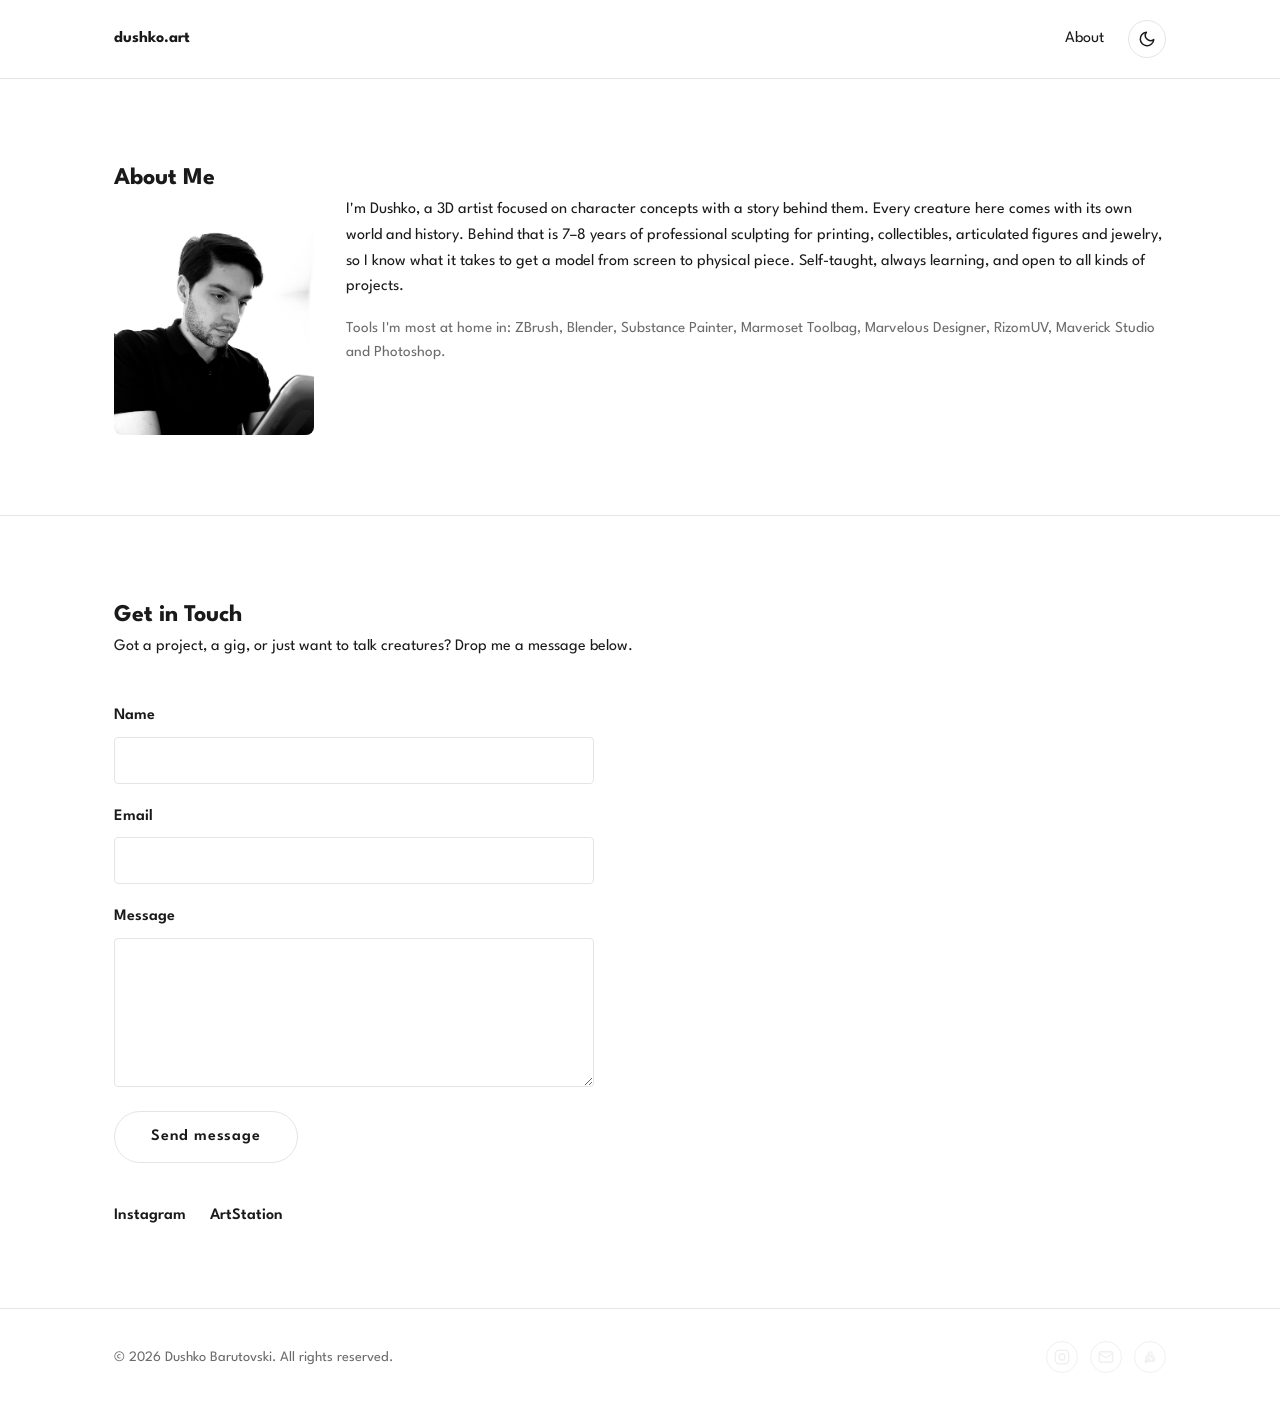
==== commit 2aa5095f: "Website Landing page and about updates" ====
--- a/about.html
+++ b/about.html
@@ -24,7 +24,7 @@
       document.documentElement.setAttribute('data-theme', 'dark');
     }
   </script>
-  <link rel="stylesheet" href="style.css?v=37">
+  <link rel="stylesheet" href="style.css?v=45">
 </head>
 <body>
 
@@ -75,11 +75,20 @@
       <div class="container">
         <h2>About Me</h2>
         <div class="about-content">
-          <div class="about-photo" aria-hidden="true"><!-- headshot or illustration goes here --></div>
-          <p>
-            Replace this with 2–4 sentences about who you are, what you do, and what
-            you're looking for (jobs, freelance work, collaborations).
-          </p>
+          <img class="about-photo" src="images/about-photo.jpg" alt="Portrait of Dushko Barutovski" width="485" height="575">
+          <div class="about-text">
+            <p>
+              I'm Dushko, a 3D artist focused on character concepts with a story behind them.
+              Every creature here comes with its own world and history. Behind that is 7–8 years
+              of professional sculpting for printing, collectibles, articulated figures and jewelry,
+              so I know what it takes to get a model from screen to physical piece. Self-taught,
+              always learning, and open to all kinds of projects.
+            </p>
+            <p class="about-tools">
+              Tools I'm most at home in: ZBrush, Blender, Substance Painter, Marmoset Toolbag,
+              Marvelous Designer, RizomUV, Maverick Studio and Photoshop.
+            </p>
+          </div>
         </div>
       </div>
     </section>
@@ -88,7 +97,7 @@
     <section class="contact">
       <div class="container">
         <h2>Get in Touch</h2>
-        <p>Have a project in mind, or just want to say hi? Send a message below.</p>
+        <p>Got a project, a gig, or just want to talk creatures? Drop me a message below.</p>
 
         <form
           id="contact-form"
--- a/style.css
+++ b/style.css
@@ -276,6 +276,8 @@
    ===================================================== */
 .landing {
   position: relative;
+  /* Sideways swipes drag the carousel (carousel.js); up/down still scrolls */
+  touch-action: pan-y;
   min-height: calc(100vh - 73px);
   display: flex;
   align-items: center;
@@ -288,6 +290,13 @@
   inset: 0;
   z-index: 0;
   overflow: hidden; /* safety net for the brief scale+translateX the glitch applies to the real image (see carousel.js) */
+  /* Soft fade at the bottom, so the characters dissolve into the page
+     instead of being cut off at the footer — reads as if they carry on
+     below. Fades to transparent, so it matches the page colour in both
+     light and dark mode. On the container (not each image), so it
+     covers every slide and stays put while the glitch moves the image. */
+  -webkit-mask-image: linear-gradient(to bottom, black 0%, black 67%, transparent 100%);
+  mask-image: linear-gradient(to bottom, black 0%, black 67%, transparent 100%);
 }
 
 /* The backdrop glitch (see triggerBackdropGlitch in carousel.js) is no
@@ -357,6 +366,20 @@
   height: 680px;
   --card-width: 340px;
   --card-height: 495px;
+  cursor: grab; /* the carousel can be dragged with the mouse (see carousel.js) */
+  -webkit-user-select: none;
+  user-select: none;
+}
+
+/* While dragging (and gliding into place afterwards) the cards follow
+   the mouse directly, so their usual 0.4s transition is switched off. */
+.carousel-track.is-dragging,
+.carousel-track.is-dragging .carousel-card {
+  cursor: grabbing;
+}
+
+.carousel-track.is-dragging .carousel-card {
+  transition: none;
 }
 
 .carousel-card {
@@ -380,6 +403,10 @@
 
 .carousel-arrow {
   flex-shrink: 0;
+  /* Above the cards (z-index up to 100), so on narrow screens a side
+     card can never sit on top of the arrow and swallow its tap. */
+  position: relative;
+  z-index: 101;
   width: 44px;
   height: 44px;
   border-radius: 50%;
@@ -430,9 +457,22 @@
 }
 
 .about-photo {
-  aspect-ratio: 1;
-  background: var(--color-surface);
+  display: block;
+  width: 100%;
+  height: auto;
+  aspect-ratio: 485 / 575; /* matches images/about-photo.jpg (970 × 1150) */
+  object-fit: cover;
+  background: var(--color-surface); /* shows only while the photo loads */
   border-radius: 8px;
+}
+
+.about-text p + p {
+  margin-top: 1rem;
+}
+
+.about-tools {
+  color: var(--color-muted);
+  font-size: 0.95rem;
 }
 
 /* =====================================================
@@ -580,24 +620,29 @@
   border-radius: 10px;
   cursor: pointer;
   transition: transform 0.4s ease, opacity 0.4s ease;
-  -webkit-mask-image: radial-gradient(ellipse at center, black 50%, transparent 95%);
-  mask-image: radial-gradient(ellipse at center, black 50%, transparent 95%);
-}
-
+}
+
+/* The soft edge fade lives on the picture (not the whole thumbnail)
+   so the type badge in the corner stays readable. */
 .render-thumb-image {
   width: 100%;
   height: 100%;
   border-radius: 10px;
+  -webkit-mask-image: radial-gradient(ellipse at center, black 50%, transparent 95%);
+  mask-image: radial-gradient(ellipse at center, black 50%, transparent 95%);
 }
 
 /* The selected thumbnail drops the edge fade (full clarity) and
    gets a thin ring instead, so it reads clearly as "this one" in
    both the desktop coverflow and the mobile strip. */
 .render-thumb.selected {
+  outline: 2px solid rgb(253, 253, 253);
+  outline-offset: 3px;
+}
+
+.render-thumb.selected .render-thumb-image {
   -webkit-mask-image: none;
   mask-image: none;
-  outline: 2px solid rgb(253, 253, 253);
-  outline-offset: 3px;
 }
 
 /* ---------- Main render (fills the entire stage) ----------
@@ -1502,28 +1547,42 @@
   border: none;
 }
 
-/* Thumbnail play badge */
-.render-thumb-play {
+/* Thumbnail type badge — "▶ 0:06" on videos, "⟲ GIF" on GIFs,
+   nothing on still images (see createTypeBadge in project.js). */
+.render-type-badge {
   position: absolute;
-  top: 50%;
-  left: 50%;
-  width: 34px;
-  height: 34px;
-  transform: translate(-50%, -50%);
-  display: flex;
-  align-items: center;
-  justify-content: center;
-  border-radius: 50%;
-  background: rgba(0, 0, 0, 0.55);
+  right: 6px;
+  bottom: 6px;
+  z-index: 1;
+  display: flex;
+  align-items: center;
+  gap: 3px;
+  padding: 2px 7px 2px 5px;
+  border-radius: 999px;
+  background: rgba(0, 0, 0, 0.6);
+  backdrop-filter: blur(6px);
+  -webkit-backdrop-filter: blur(6px);
   color: #f0f0f0;
+  font-size: 0.7rem;
+  font-weight: 600;
+  line-height: 1.4;
+  letter-spacing: 0.02em;
+  font-variant-numeric: tabular-nums;
   pointer-events: none;
 }
 
-.render-thumb-play .icon {
-  width: 16px;
-  height: 16px;
-  margin-left: 2px; /* optically centre the triangle */
+.render-type-badge .icon {
+  width: 11px;
+  height: 11px;
   fill: currentColor;
+}
+
+.render-type-badge .icon-stroke {
+  fill: none;
+  stroke: currentColor;
+  stroke-width: 2.5;
+  stroke-linecap: round;
+  stroke-linejoin: round;
 }
 
 /* Touch screens have no hover, so the bar is always shown there. */
